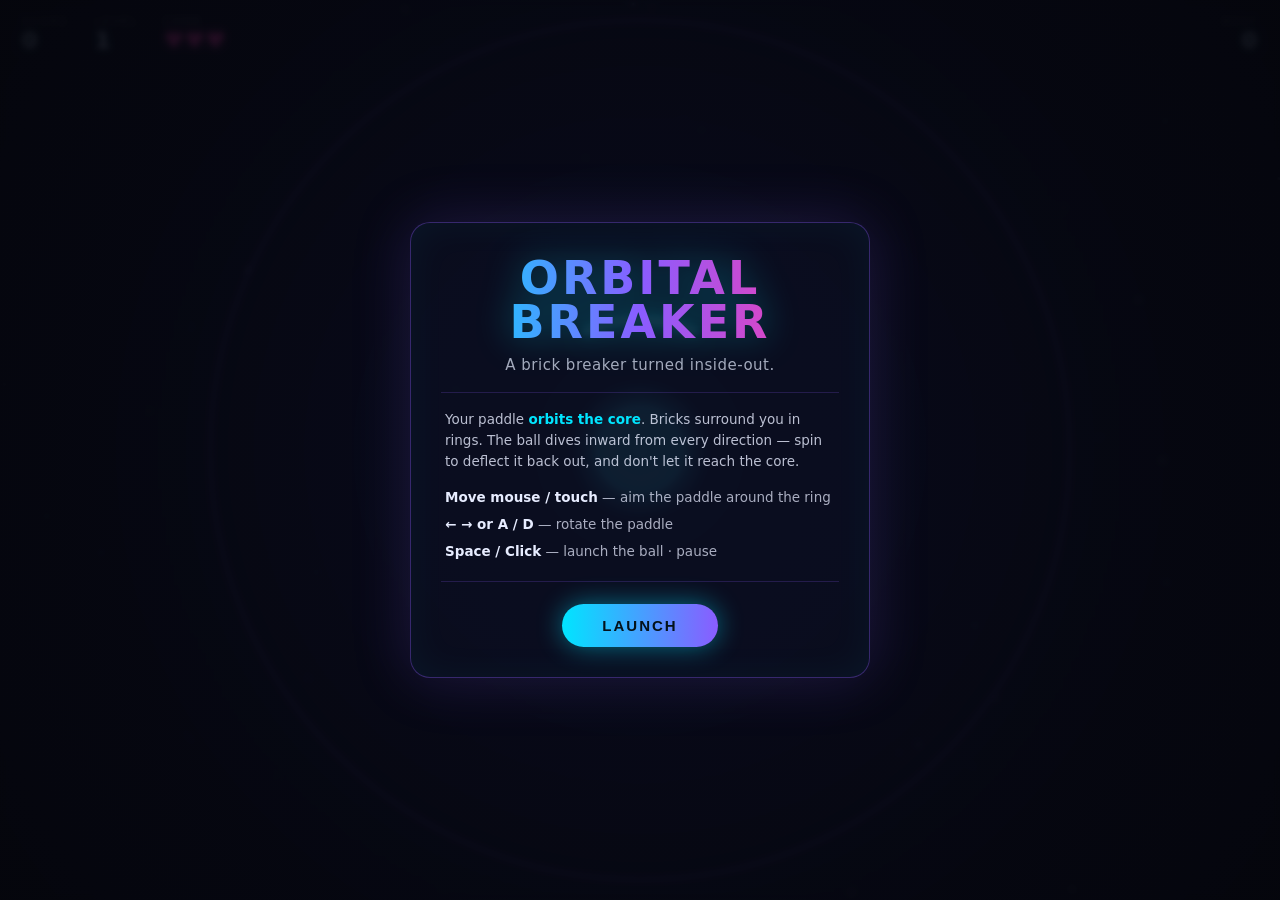
==== orbital-breaker/index.html @ 89c97c65 "Add Orbital Breaker: a radial take on brick breaker A unique inside-out breakout where the paddle or" ====
<!DOCTYPE html>
<html lang="en">
<head>
  <meta charset="UTF-8" />
  <meta name="viewport" content="width=device-width, initial-scale=1.0, maximum-scale=1.0, user-scalable=no" />
  <meta name="theme-color" content="#05060d" />
  <title>Orbital Breaker</title>
  <link rel="stylesheet" href="style.css" />
  <link rel="icon" href="data:image/svg+xml,%3Csvg xmlns='http://www.w3.org/2000/svg' viewBox='0 0 100 100'%3E%3Ccircle cx='50' cy='50' r='18' fill='%2300e5ff'/%3E%3Ccircle cx='82' cy='50' r='8' fill='%23ff3cac'/%3E%3C/svg%3E" />
</head>
<body>
  <div id="game-wrap">
    <canvas id="game"></canvas>

    <!-- HUD -->
    <div id="hud">
      <div class="hud-item"><span class="hud-label">SCORE</span><span id="score">0</span></div>
      <div class="hud-item"><span class="hud-label">LEVEL</span><span id="level">1</span></div>
      <div class="hud-item"><span class="hud-label">CORE</span><span id="lives">♥♥♥</span></div>
      <div class="hud-item hud-best"><span class="hud-label">BEST</span><span id="best">0</span></div>
    </div>

    <!-- Overlays -->
    <div id="overlay" class="overlay">
      <div class="panel">
        <h1 class="title">ORBITAL<span>BREAKER</span></h1>
        <p class="tagline">A brick breaker turned inside-out.</p>
        <div class="how">
          <p>Your paddle <b>orbits the core</b>. Bricks surround you in rings.
             The ball dives inward from every direction &mdash; spin to deflect it
             back out, and don't let it reach the core.</p>
          <ul class="controls">
            <li><b>Move mouse / touch</b> &mdash; aim the paddle around the ring</li>
            <li><b>&larr; &rarr; or A / D</b> &mdash; rotate the paddle</li>
            <li><b>Space / Click</b> &mdash; launch the ball &middot; pause</li>
          </ul>
        </div>
        <button id="start-btn" class="btn">LAUNCH</button>
      </div>
    </div>

    <div id="message" class="overlay hidden">
      <div class="panel">
        <h2 id="msg-title" class="msg-title">PAUSED</h2>
        <p id="msg-sub" class="msg-sub"></p>
        <button id="msg-btn" class="btn">RESUME</button>
      </div>
    </div>

    <div id="hint" class="hint hidden">Press <b>Space</b> or <b>click</b> to launch</div>
  </div>

  <script src="game.js"></script>
</body>
</html>
---- orbital-breaker/style.css ----
:root {
  --bg: #05060d;
  --cyan: #00e5ff;
  --pink: #ff3cac;
  --violet: #8a5cff;
  --ink: #e7ecff;
}

* { box-sizing: border-box; margin: 0; padding: 0; }

html, body {
  height: 100%;
  background: var(--bg);
  color: var(--ink);
  font-family: "Segoe UI", "Helvetica Neue", system-ui, sans-serif;
  overflow: hidden;
  -webkit-user-select: none;
  user-select: none;
  -webkit-tap-highlight-color: transparent;
}

#game-wrap {
  position: fixed;
  inset: 0;
  display: flex;
  align-items: center;
  justify-content: center;
}

#game {
  display: block;
  width: 100%;
  height: 100%;
  touch-action: none;
  cursor: crosshair;
}

/* ---------- HUD ---------- */
#hud {
  position: absolute;
  top: 0; left: 0; right: 0;
  display: flex;
  gap: 26px;
  padding: 16px 22px;
  pointer-events: none;
  font-variant-numeric: tabular-nums;
  letter-spacing: 1px;
}
.hud-item { display: flex; flex-direction: column; line-height: 1.15; }
.hud-best { margin-left: auto; text-align: right; }
.hud-label {
  font-size: 10px;
  letter-spacing: 2.5px;
  color: rgba(231, 236, 255, 0.45);
}
.hud-item span:last-child {
  font-size: 22px;
  font-weight: 700;
  text-shadow: 0 0 12px rgba(0, 229, 255, 0.55);
}
#lives { color: var(--pink); text-shadow: 0 0 12px rgba(255, 60, 172, 0.6); }

/* ---------- Overlays ---------- */
.overlay {
  position: absolute;
  inset: 0;
  display: flex;
  align-items: center;
  justify-content: center;
  background: radial-gradient(circle at center, rgba(10, 12, 28, 0.72), rgba(5, 6, 13, 0.94));
  backdrop-filter: blur(3px);
  z-index: 10;
  padding: 24px;
}
.overlay.hidden { display: none; }

.panel {
  width: min(460px, 92vw);
  text-align: center;
  padding: 34px 30px 30px;
  border-radius: 20px;
  background: rgba(13, 16, 34, 0.72);
  border: 1px solid rgba(138, 92, 255, 0.35);
  box-shadow: 0 0 60px rgba(138, 92, 255, 0.18), inset 0 0 40px rgba(0, 229, 255, 0.05);
  animation: rise 0.4s ease both;
}
@keyframes rise { from { opacity: 0; transform: translateY(14px) scale(0.98); } }

.title {
  font-size: clamp(30px, 8vw, 46px);
  font-weight: 800;
  letter-spacing: 3px;
  line-height: 0.95;
  background: linear-gradient(90deg, var(--cyan), var(--violet), var(--pink));
  -webkit-background-clip: text;
  background-clip: text;
  color: transparent;
  filter: drop-shadow(0 0 18px rgba(0, 229, 255, 0.35));
}
.title span { display: block; }

.tagline {
  margin: 12px 0 18px;
  color: rgba(231, 236, 255, 0.7);
  font-size: 15px;
  letter-spacing: 0.5px;
}

.how {
  text-align: left;
  font-size: 13.5px;
  line-height: 1.55;
  color: rgba(231, 236, 255, 0.8);
  border-top: 1px solid rgba(138, 92, 255, 0.2);
  border-bottom: 1px solid rgba(138, 92, 255, 0.2);
  padding: 16px 4px;
  margin-bottom: 22px;
}
.how b { color: var(--cyan); }
.controls { list-style: none; margin-top: 12px; }
.controls li { padding: 3px 0; color: rgba(231, 236, 255, 0.72); }
.controls li b { color: var(--ink); }

.msg-title {
  font-size: clamp(26px, 6vw, 38px);
  font-weight: 800;
  letter-spacing: 2px;
  background: linear-gradient(90deg, var(--cyan), var(--pink));
  -webkit-background-clip: text;
  background-clip: text;
  color: transparent;
}
.msg-sub {
  margin: 12px 0 22px;
  color: rgba(231, 236, 255, 0.72);
  font-size: 15px;
  min-height: 1.2em;
}

.btn {
  appearance: none;
  border: none;
  cursor: pointer;
  padding: 13px 40px;
  border-radius: 999px;
  font-size: 15px;
  font-weight: 700;
  letter-spacing: 2px;
  color: #04121a;
  background: linear-gradient(90deg, var(--cyan), var(--violet));
  box-shadow: 0 0 26px rgba(0, 229, 255, 0.45);
  transition: transform 0.12s ease, box-shadow 0.2s ease;
}
.btn:hover { transform: translateY(-2px); box-shadow: 0 0 38px rgba(0, 229, 255, 0.7); }
.btn:active { transform: translateY(0); }

.hint {
  position: absolute;
  bottom: 26px;
  left: 50%;
  transform: translateX(-50%);
  font-size: 13px;
  letter-spacing: 1px;
  color: rgba(231, 236, 255, 0.7);
  padding: 9px 18px;
  border-radius: 999px;
  background: rgba(13, 16, 34, 0.6);
  border: 1px solid rgba(138, 92, 255, 0.3);
  pointer-events: none;
  animation: pulse 1.8s ease-in-out infinite;
}
.hint.hidden { display: none; }
.hint b { color: var(--cyan); }
@keyframes pulse { 0%, 100% { opacity: 0.55; } 50% { opacity: 1; } }
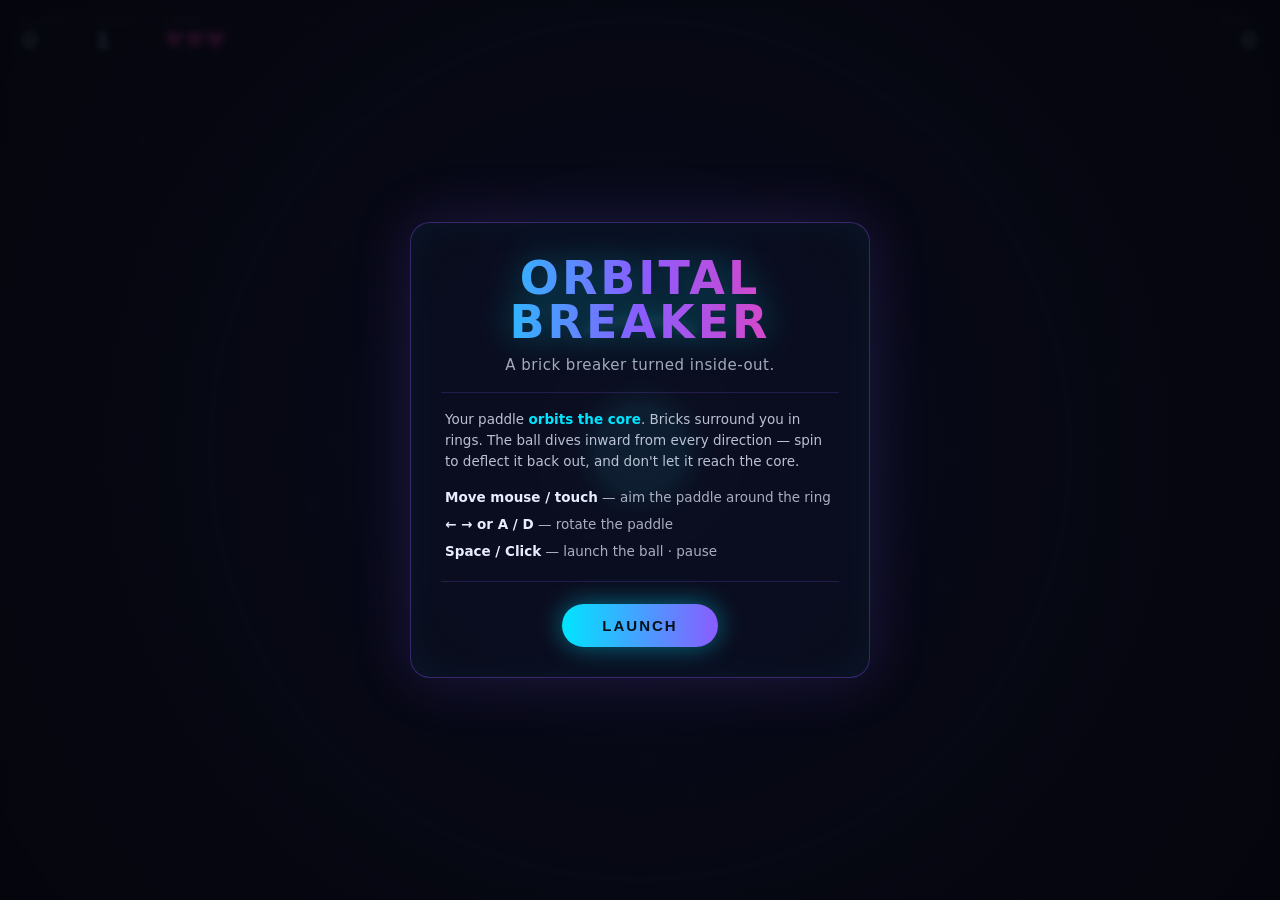
==== commit 806e8887: "Make Orbital Breaker an installable, mobile-friendly PWA Turn the game into a Progressive Web App so" ====
--- a/orbital-breaker/index.html
+++ b/orbital-breaker/index.html
@@ -2,11 +2,22 @@
 <html lang="en">
 <head>
   <meta charset="UTF-8" />
-  <meta name="viewport" content="width=device-width, initial-scale=1.0, maximum-scale=1.0, user-scalable=no" />
+  <meta name="viewport" content="width=device-width, initial-scale=1.0, maximum-scale=1.0, user-scalable=no, viewport-fit=cover" />
   <meta name="theme-color" content="#05060d" />
+  <meta name="description" content="A brick breaker turned inside-out: your paddle orbits a glowing core while bricks surround you in neon rings." />
   <title>Orbital Breaker</title>
+
+  <!-- PWA / installable web app -->
+  <link rel="manifest" href="manifest.webmanifest" />
+  <meta name="mobile-web-app-capable" content="yes" />
+  <meta name="apple-mobile-web-app-capable" content="yes" />
+  <meta name="apple-mobile-web-app-status-bar-style" content="black-translucent" />
+  <meta name="apple-mobile-web-app-title" content="Orbital" />
+  <link rel="apple-touch-icon" href="apple-touch-icon.png" />
+  <link rel="icon" type="image/png" sizes="192x192" href="icon-192.png" />
+  <link rel="icon" href="data:image/svg+xml,%3Csvg xmlns='http://www.w3.org/2000/svg' viewBox='0 0 100 100'%3E%3Ccircle cx='50' cy='50' r='18' fill='%2300e5ff'/%3E%3Ccircle cx='82' cy='50' r='8' fill='%23ff3cac'/%3E%3C/svg%3E" />
+
   <link rel="stylesheet" href="style.css" />
-  <link rel="icon" href="data:image/svg+xml,%3Csvg xmlns='http://www.w3.org/2000/svg' viewBox='0 0 100 100'%3E%3Ccircle cx='50' cy='50' r='18' fill='%2300e5ff'/%3E%3Ccircle cx='82' cy='50' r='8' fill='%23ff3cac'/%3E%3C/svg%3E" />
 </head>
 <body>
   <div id="game-wrap">
@@ -47,7 +58,10 @@
       </div>
     </div>
 
-    <div id="hint" class="hint hidden">Press <b>Space</b> or <b>click</b> to launch</div>
+    <div id="hint" class="hint hidden">Tap / <b>click</b> or press <b>Space</b> to launch</div>
+
+    <!-- Thumb-reachable pause button (mainly for touch) -->
+    <button id="pause-btn" class="icon-btn hidden" aria-label="Pause">&#10073;&#10073;</button>
   </div>
 
   <script src="game.js"></script>
--- a/orbital-breaker/style.css
+++ b/orbital-breaker/style.css
@@ -41,10 +41,16 @@
   top: 0; left: 0; right: 0;
   display: flex;
   gap: 26px;
-  padding: 16px 22px;
+  padding: calc(16px + env(safe-area-inset-top)) calc(22px + env(safe-area-inset-right))
+           16px calc(22px + env(safe-area-inset-left));
   pointer-events: none;
   font-variant-numeric: tabular-nums;
   letter-spacing: 1px;
+}
+@media (max-width: 480px) {
+  #hud { gap: 16px; padding-left: calc(14px + env(safe-area-inset-left));
+         padding-right: calc(14px + env(safe-area-inset-right)); }
+  .hud-item span:last-child { font-size: 18px; }
 }
 .hud-item { display: flex; flex-direction: column; line-height: 1.15; }
 .hud-best { margin-left: auto; text-align: right; }
@@ -60,6 +66,30 @@
 }
 #lives { color: var(--pink); text-shadow: 0 0 12px rgba(255, 60, 172, 0.6); }
 
+/* ---------- Pause button (touch-friendly) ---------- */
+.icon-btn {
+  position: absolute;
+  bottom: calc(20px + env(safe-area-inset-bottom));
+  right: calc(20px + env(safe-area-inset-right));
+  width: 52px;
+  height: 52px;
+  border-radius: 50%;
+  border: 1px solid rgba(0, 229, 255, 0.5);
+  background: rgba(13, 16, 34, 0.7);
+  color: var(--cyan);
+  font-size: 16px;
+  letter-spacing: 2px;
+  cursor: pointer;
+  display: flex;
+  align-items: center;
+  justify-content: center;
+  z-index: 9;
+  box-shadow: 0 0 18px rgba(0, 229, 255, 0.25);
+  transition: transform 0.12s ease, box-shadow 0.2s ease;
+}
+.icon-btn:active { transform: scale(0.92); }
+.icon-btn.hidden { display: none; }
+
 /* ---------- Overlays ---------- */
 .overlay {
   position: absolute;
@@ -71,11 +101,14 @@
   backdrop-filter: blur(3px);
   z-index: 10;
   padding: 24px;
+  overflow-y: auto;
+  -webkit-overflow-scrolling: touch;
 }
 .overlay.hidden { display: none; }
 
 .panel {
   width: min(460px, 92vw);
+  margin: auto;
   text-align: center;
   padding: 34px 30px 30px;
   border-radius: 20px;
@@ -156,7 +189,7 @@
 
 .hint {
   position: absolute;
-  bottom: 26px;
+  bottom: calc(26px + env(safe-area-inset-bottom));
   left: 50%;
   transform: translateX(-50%);
   font-size: 13px;
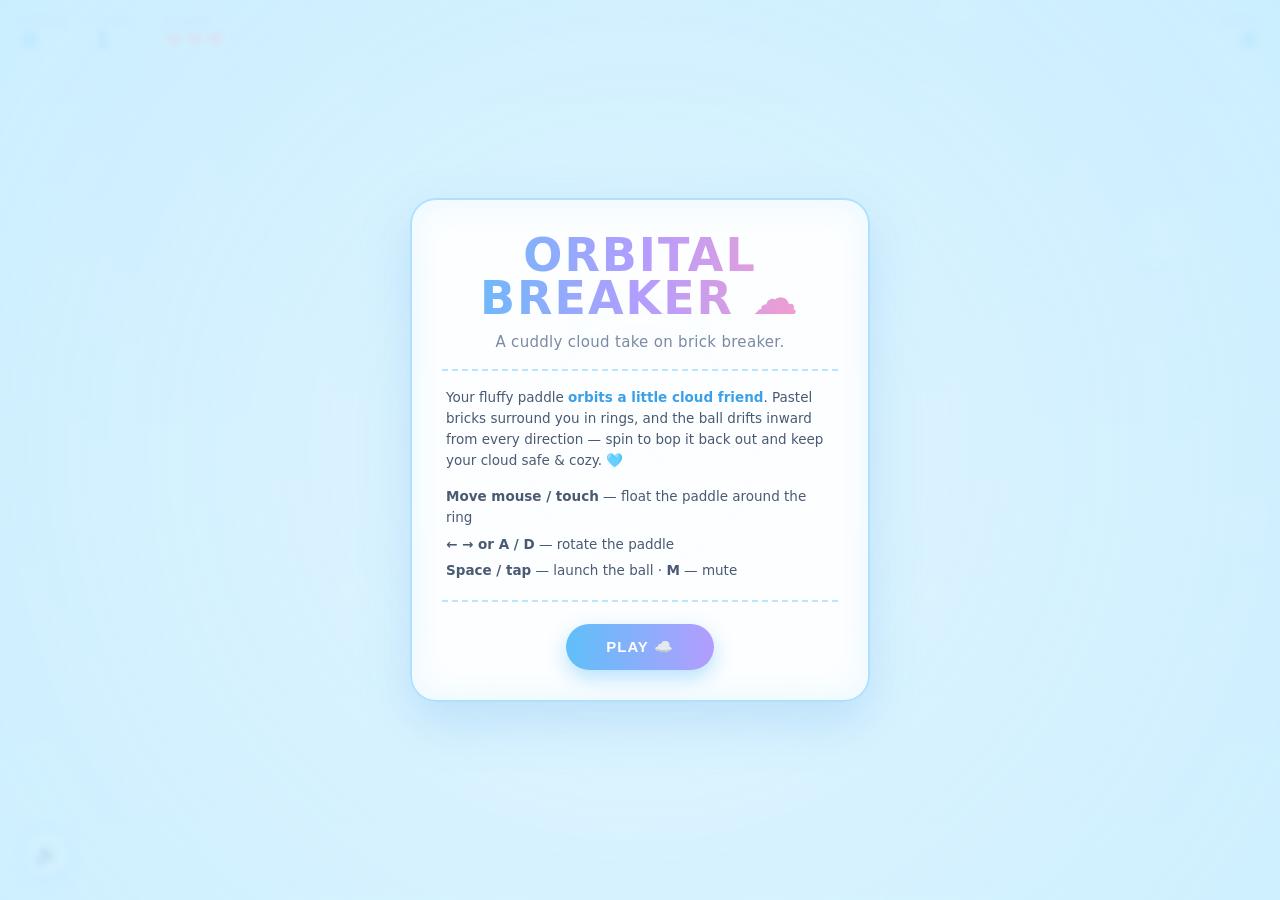
==== commit 355cb5dc: "Reskin into a cute pastel cloud theme with adorable sounds Re-theme Orbital Breaker from neon to a s" ====
--- a/orbital-breaker/index.html
+++ b/orbital-breaker/index.html
@@ -3,19 +3,19 @@
 <head>
   <meta charset="UTF-8" />
   <meta name="viewport" content="width=device-width, initial-scale=1.0, maximum-scale=1.0, user-scalable=no, viewport-fit=cover" />
-  <meta name="theme-color" content="#05060d" />
-  <meta name="description" content="A brick breaker turned inside-out: your paddle orbits a glowing core while bricks surround you in neon rings." />
-  <title>Orbital Breaker</title>
+  <meta name="theme-color" content="#cbeeff" />
+  <meta name="description" content="A cute cloud take on brick breaker: your fluffy paddle orbits a little cloud friend while pastel bricks surround you in rings." />
+  <title>Orbital Breaker ☁️</title>
 
   <!-- PWA / installable web app -->
   <link rel="manifest" href="manifest.webmanifest" />
   <meta name="mobile-web-app-capable" content="yes" />
   <meta name="apple-mobile-web-app-capable" content="yes" />
-  <meta name="apple-mobile-web-app-status-bar-style" content="black-translucent" />
+  <meta name="apple-mobile-web-app-status-bar-style" content="default" />
   <meta name="apple-mobile-web-app-title" content="Orbital" />
   <link rel="apple-touch-icon" href="apple-touch-icon.png" />
   <link rel="icon" type="image/png" sizes="192x192" href="icon-192.png" />
-  <link rel="icon" href="data:image/svg+xml,%3Csvg xmlns='http://www.w3.org/2000/svg' viewBox='0 0 100 100'%3E%3Ccircle cx='50' cy='50' r='18' fill='%2300e5ff'/%3E%3Ccircle cx='82' cy='50' r='8' fill='%23ff3cac'/%3E%3C/svg%3E" />
+  <link rel="icon" href="data:image/svg+xml,%3Csvg xmlns='http://www.w3.org/2000/svg' viewBox='0 0 100 100'%3E%3Cellipse cx='30' cy='52' rx='12' ry='20' fill='white'/%3E%3Cellipse cx='70' cy='52' rx='12' ry='20' fill='white'/%3E%3Ccircle cx='50' cy='56' r='26' fill='white'/%3E%3Ccircle cx='34' cy='40' r='16' fill='white'/%3E%3Ccircle cx='66' cy='40' r='16' fill='white'/%3E%3Ccircle cx='42' cy='52' r='3' fill='%234a5a72'/%3E%3Ccircle cx='58' cy='52' r='3' fill='%234a5a72'/%3E%3Ccircle cx='36' cy='58' r='4' fill='%23ff9ec4'/%3E%3Ccircle cx='64' cy='58' r='4' fill='%23ff9ec4'/%3E%3C/svg%3E" />
 
   <link rel="stylesheet" href="style.css" />
 </head>
@@ -27,26 +27,26 @@
     <div id="hud">
       <div class="hud-item"><span class="hud-label">SCORE</span><span id="score">0</span></div>
       <div class="hud-item"><span class="hud-label">LEVEL</span><span id="level">1</span></div>
-      <div class="hud-item"><span class="hud-label">CORE</span><span id="lives">♥♥♥</span></div>
+      <div class="hud-item"><span class="hud-label">CLOUD</span><span id="lives">♥♥♥</span></div>
       <div class="hud-item hud-best"><span class="hud-label">BEST</span><span id="best">0</span></div>
     </div>
 
     <!-- Overlays -->
     <div id="overlay" class="overlay">
       <div class="panel">
-        <h1 class="title">ORBITAL<span>BREAKER</span></h1>
-        <p class="tagline">A brick breaker turned inside-out.</p>
+        <h1 class="title">ORBITAL<span>BREAKER ☁️</span></h1>
+        <p class="tagline">A cuddly cloud take on brick breaker.</p>
         <div class="how">
-          <p>Your paddle <b>orbits the core</b>. Bricks surround you in rings.
-             The ball dives inward from every direction &mdash; spin to deflect it
-             back out, and don't let it reach the core.</p>
+          <p>Your fluffy paddle <b>orbits a little cloud friend</b>. Pastel bricks
+             surround you in rings, and the ball drifts inward from every direction
+             &mdash; spin to bop it back out and keep your cloud safe &amp; cozy. 🩵</p>
           <ul class="controls">
-            <li><b>Move mouse / touch</b> &mdash; aim the paddle around the ring</li>
+            <li><b>Move mouse / touch</b> &mdash; float the paddle around the ring</li>
             <li><b>&larr; &rarr; or A / D</b> &mdash; rotate the paddle</li>
-            <li><b>Space / Click</b> &mdash; launch the ball &middot; pause</li>
+            <li><b>Space / tap</b> &mdash; launch the ball &middot; <b>M</b> &mdash; mute</li>
           </ul>
         </div>
-        <button id="start-btn" class="btn">LAUNCH</button>
+        <button id="start-btn" class="btn">PLAY ☁️</button>
       </div>
     </div>
 
@@ -58,10 +58,11 @@
       </div>
     </div>
 
-    <div id="hint" class="hint hidden">Tap / <b>click</b> or press <b>Space</b> to launch</div>
+    <div id="hint" class="hint hidden">Tap / <b>click</b> or press <b>Space</b> to launch ☁️</div>
 
-    <!-- Thumb-reachable pause button (mainly for touch) -->
+    <!-- Thumb-reachable buttons (mainly for touch) -->
     <button id="pause-btn" class="icon-btn hidden" aria-label="Pause">&#10073;&#10073;</button>
+    <button id="sound-btn" class="icon-btn" aria-label="Mute">🔊</button>
   </div>
 
   <script src="game.js"></script>
--- a/orbital-breaker/style.css
+++ b/orbital-breaker/style.css
@@ -1,9 +1,11 @@
 :root {
-  --bg: #05060d;
-  --cyan: #00e5ff;
-  --pink: #ff3cac;
-  --violet: #8a5cff;
-  --ink: #e7ecff;
+  --bg: #dff4ff;
+  --blue: #5fbff9;
+  --blue-deep: #3aa0e8;
+  --pink: #ff9ec4;
+  --lav: #b39dff;
+  --ink: #4a5a72;
+  --ink-soft: #7c8aa3;
 }
 
 * { box-sizing: border-box; margin: 0; padding: 0; }
@@ -57,38 +59,39 @@
 .hud-label {
   font-size: 10px;
   letter-spacing: 2.5px;
-  color: rgba(231, 236, 255, 0.45);
+  color: var(--ink-soft);
 }
 .hud-item span:last-child {
   font-size: 22px;
-  font-weight: 700;
-  text-shadow: 0 0 12px rgba(0, 229, 255, 0.55);
-}
-#lives { color: var(--pink); text-shadow: 0 0 12px rgba(255, 60, 172, 0.6); }
-
-/* ---------- Pause button (touch-friendly) ---------- */
+  font-weight: 800;
+  color: var(--blue-deep);
+  text-shadow: 0 1px 0 rgba(255, 255, 255, 0.8);
+}
+#lives { color: var(--pink); }
+
+/* ---------- Pause / sound buttons (touch-friendly) ---------- */
 .icon-btn {
   position: absolute;
   bottom: calc(20px + env(safe-area-inset-bottom));
-  right: calc(20px + env(safe-area-inset-right));
   width: 52px;
   height: 52px;
   border-radius: 50%;
-  border: 1px solid rgba(0, 229, 255, 0.5);
-  background: rgba(13, 16, 34, 0.7);
-  color: var(--cyan);
-  font-size: 16px;
-  letter-spacing: 2px;
+  border: 2px solid rgba(95, 191, 249, 0.6);
+  background: rgba(255, 255, 255, 0.85);
+  color: var(--blue-deep);
+  font-size: 20px;
   cursor: pointer;
   display: flex;
   align-items: center;
   justify-content: center;
   z-index: 9;
-  box-shadow: 0 0 18px rgba(0, 229, 255, 0.25);
+  box-shadow: 0 6px 16px rgba(120, 180, 240, 0.3);
   transition: transform 0.12s ease, box-shadow 0.2s ease;
 }
 .icon-btn:active { transform: scale(0.92); }
 .icon-btn.hidden { display: none; }
+#pause-btn { right: calc(20px + env(safe-area-inset-right)); letter-spacing: 2px; }
+#sound-btn { left: calc(20px + env(safe-area-inset-left)); }
 
 /* ---------- Overlays ---------- */
 .overlay {
@@ -97,7 +100,7 @@
   display: flex;
   align-items: center;
   justify-content: center;
-  background: radial-gradient(circle at center, rgba(10, 12, 28, 0.72), rgba(5, 6, 13, 0.94));
+  background: radial-gradient(circle at center, rgba(223, 244, 255, 0.75), rgba(203, 238, 255, 0.9));
   backdrop-filter: blur(3px);
   z-index: 10;
   padding: 24px;
@@ -111,10 +114,10 @@
   margin: auto;
   text-align: center;
   padding: 34px 30px 30px;
-  border-radius: 20px;
-  background: rgba(13, 16, 34, 0.72);
-  border: 1px solid rgba(138, 92, 255, 0.35);
-  box-shadow: 0 0 60px rgba(138, 92, 255, 0.18), inset 0 0 40px rgba(0, 229, 255, 0.05);
+  border-radius: 26px;
+  background: rgba(255, 255, 255, 0.9);
+  border: 2px solid rgba(143, 214, 255, 0.7);
+  box-shadow: 0 20px 50px rgba(120, 180, 240, 0.3), inset 0 0 30px rgba(203, 238, 255, 0.4);
   animation: rise 0.4s ease both;
 }
 @keyframes rise { from { opacity: 0; transform: translateY(14px) scale(0.98); } }
@@ -122,50 +125,46 @@
 .title {
   font-size: clamp(30px, 8vw, 46px);
   font-weight: 800;
-  letter-spacing: 3px;
+  letter-spacing: 2px;
   line-height: 0.95;
-  background: linear-gradient(90deg, var(--cyan), var(--violet), var(--pink));
+  background: linear-gradient(90deg, var(--blue), var(--lav), var(--pink));
   -webkit-background-clip: text;
   background-clip: text;
   color: transparent;
-  filter: drop-shadow(0 0 18px rgba(0, 229, 255, 0.35));
 }
 .title span { display: block; }
 
 .tagline {
   margin: 12px 0 18px;
-  color: rgba(231, 236, 255, 0.7);
+  color: var(--ink-soft);
   font-size: 15px;
-  letter-spacing: 0.5px;
+  letter-spacing: 0.3px;
 }
 
 .how {
   text-align: left;
   font-size: 13.5px;
   line-height: 1.55;
-  color: rgba(231, 236, 255, 0.8);
-  border-top: 1px solid rgba(138, 92, 255, 0.2);
-  border-bottom: 1px solid rgba(138, 92, 255, 0.2);
+  color: var(--ink);
+  border-top: 2px dashed rgba(143, 214, 255, 0.6);
+  border-bottom: 2px dashed rgba(143, 214, 255, 0.6);
   padding: 16px 4px;
   margin-bottom: 22px;
 }
-.how b { color: var(--cyan); }
+.how b { color: var(--blue-deep); }
 .controls { list-style: none; margin-top: 12px; }
-.controls li { padding: 3px 0; color: rgba(231, 236, 255, 0.72); }
+.controls li { padding: 3px 0; color: var(--ink); }
 .controls li b { color: var(--ink); }
 
 .msg-title {
-  font-size: clamp(26px, 6vw, 38px);
-  font-weight: 800;
-  letter-spacing: 2px;
-  background: linear-gradient(90deg, var(--cyan), var(--pink));
-  -webkit-background-clip: text;
-  background-clip: text;
-  color: transparent;
+  font-size: clamp(24px, 6vw, 34px);
+  font-weight: 800;
+  letter-spacing: 1px;
+  color: var(--blue-deep);
 }
 .msg-sub {
   margin: 12px 0 22px;
-  color: rgba(231, 236, 255, 0.72);
+  color: var(--ink-soft);
   font-size: 15px;
   min-height: 1.2em;
 }
@@ -174,17 +173,17 @@
   appearance: none;
   border: none;
   cursor: pointer;
-  padding: 13px 40px;
+  padding: 14px 40px;
   border-radius: 999px;
   font-size: 15px;
-  font-weight: 700;
-  letter-spacing: 2px;
-  color: #04121a;
-  background: linear-gradient(90deg, var(--cyan), var(--violet));
-  box-shadow: 0 0 26px rgba(0, 229, 255, 0.45);
+  font-weight: 800;
+  letter-spacing: 1px;
+  color: #fff;
+  background: linear-gradient(90deg, var(--blue), var(--lav));
+  box-shadow: 0 8px 20px rgba(95, 191, 249, 0.45);
   transition: transform 0.12s ease, box-shadow 0.2s ease;
 }
-.btn:hover { transform: translateY(-2px); box-shadow: 0 0 38px rgba(0, 229, 255, 0.7); }
+.btn:hover { transform: translateY(-2px); box-shadow: 0 12px 26px rgba(95, 191, 249, 0.6); }
 .btn:active { transform: translateY(0); }
 
 .hint {
@@ -193,15 +192,16 @@
   left: 50%;
   transform: translateX(-50%);
   font-size: 13px;
-  letter-spacing: 1px;
-  color: rgba(231, 236, 255, 0.7);
+  letter-spacing: 0.5px;
+  color: var(--ink);
   padding: 9px 18px;
   border-radius: 999px;
-  background: rgba(13, 16, 34, 0.6);
-  border: 1px solid rgba(138, 92, 255, 0.3);
+  background: rgba(255, 255, 255, 0.85);
+  border: 2px solid rgba(143, 214, 255, 0.7);
+  box-shadow: 0 6px 16px rgba(120, 180, 240, 0.25);
   pointer-events: none;
   animation: pulse 1.8s ease-in-out infinite;
 }
 .hint.hidden { display: none; }
-.hint b { color: var(--cyan); }
-@keyframes pulse { 0%, 100% { opacity: 0.55; } 50% { opacity: 1; } }
+.hint b { color: var(--blue-deep); }
+@keyframes pulse { 0%, 100% { opacity: 0.7; } 50% { opacity: 1; } }
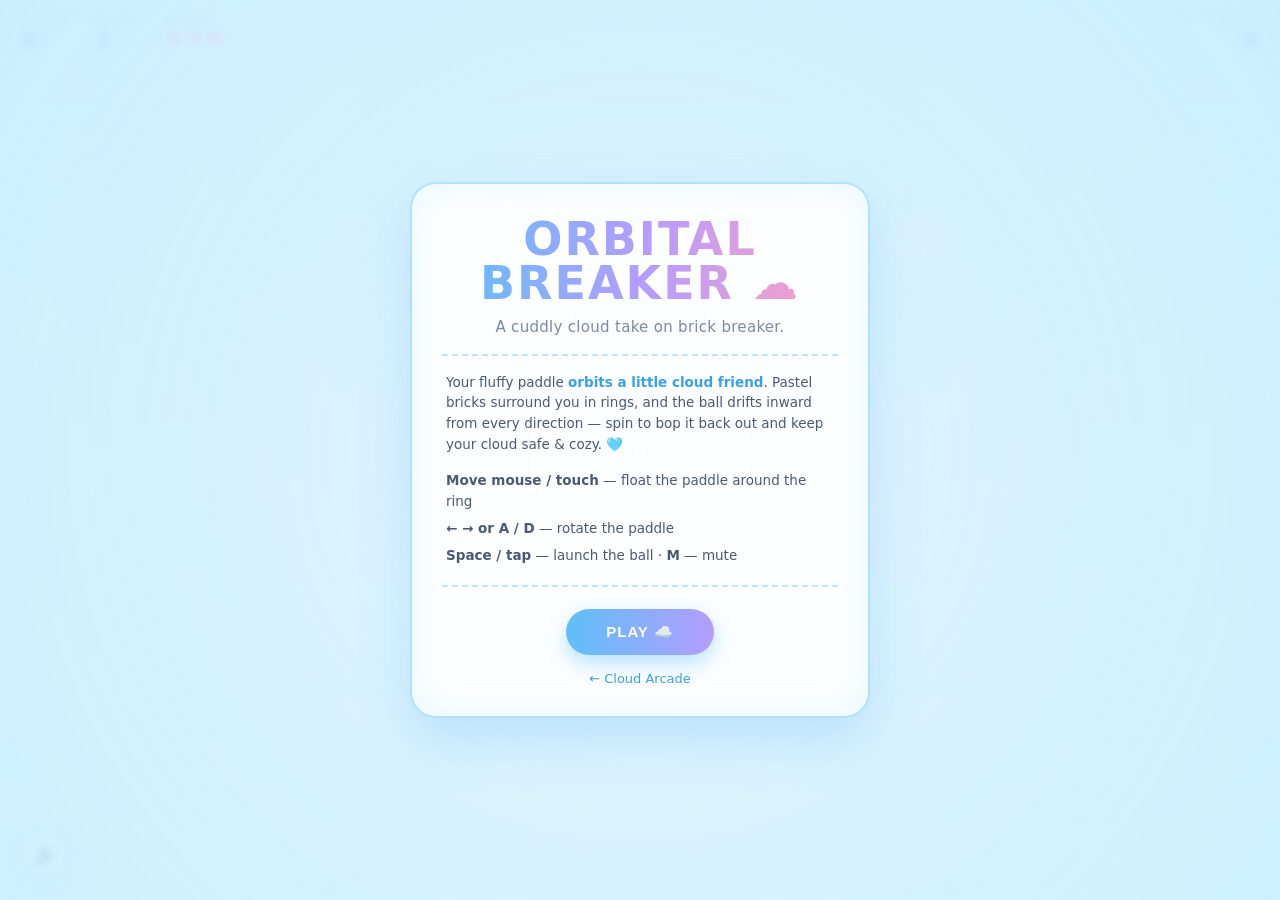
==== commit 2ae84e22: "Turn the site into Cloud Arcade — an extensible games library Restructure the root from a single gam" ====
--- a/orbital-breaker/index.html
+++ b/orbital-breaker/index.html
@@ -47,6 +47,9 @@
           </ul>
         </div>
         <button id="start-btn" class="btn">PLAY ☁️</button>
+        <p style="margin-top:16px;font-size:13px;">
+          <a href="../" style="color:var(--blue-deep);text-decoration:none;">← Cloud Arcade</a>
+        </p>
       </div>
     </div>
 
